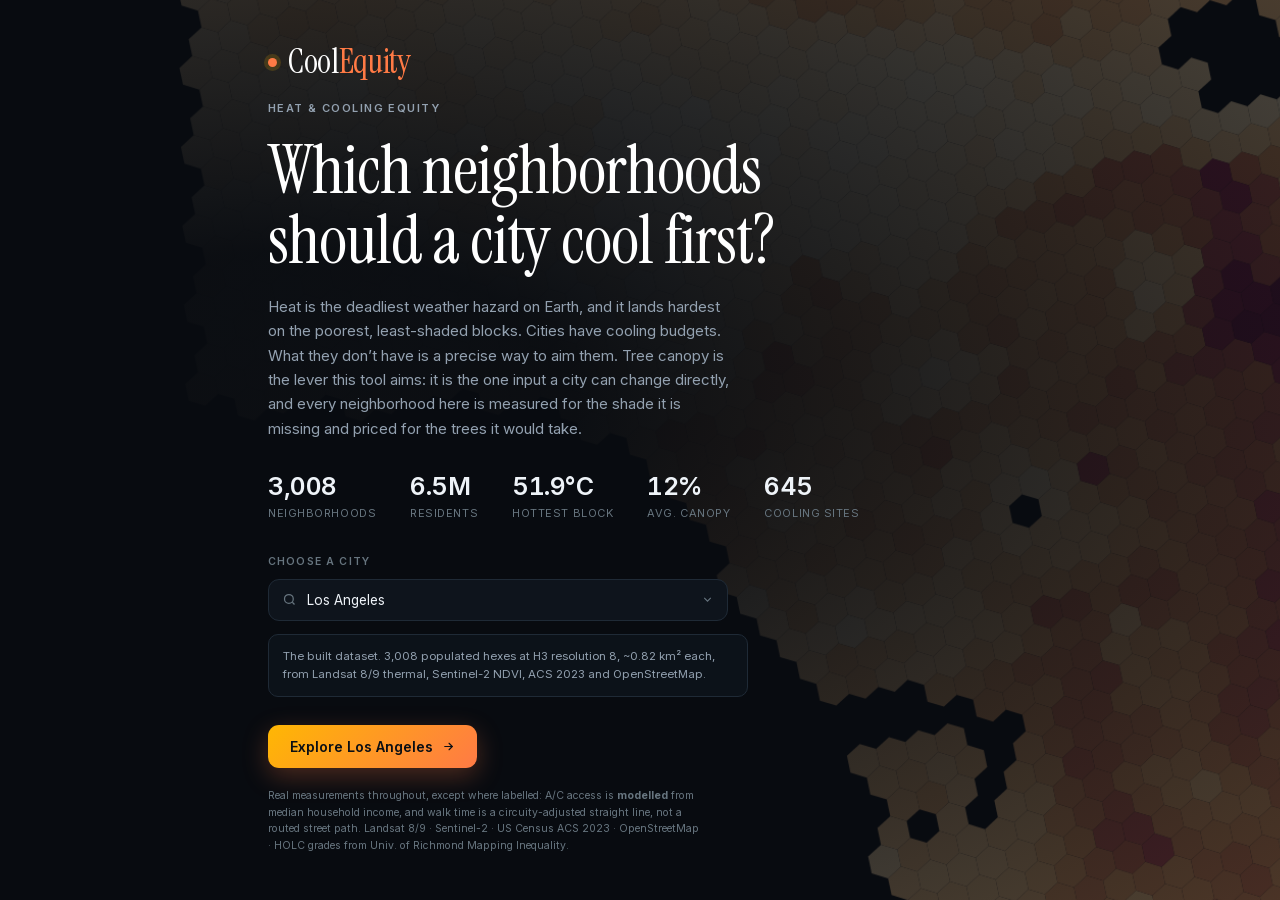
==== index.html @ c155b1ae "Add a root redirect and .nojekyll so this can be served by GitHub Pages The app stays at /app/ and k" ====
<!doctype html>
<!--
  Root redirect, for GitHub Pages.

  The app lives at /app/ because it reads ../data/ — the pipeline writes into
  data/ at the repo root, and the front end walks up one level to find it. That
  is deliberate (see README, "Run it": serve from the repo root, not from app/),
  and Pages serves the repo root, so the layout works unchanged.

  This file exists only so the shareable link can be the short one. Both a meta
  refresh and a script: the meta tag works with JS disabled, the script fires
  faster and uses replace() so the redirect does not land in the back button.
-->
<html lang="en">
<head>
<meta charset="utf-8">
<meta http-equiv="refresh" content="0; url=./app/">
<link rel="canonical" href="./app/">
<title>CoolEquity — Heat &amp; Cooling Equity Mapper</title>
<style>
  html{color-scheme:dark}
  body{margin:0;min-height:100vh;display:flex;align-items:center;justify-content:center;
    background:#080b10;color:#8a93a0;font:400 14px/1.6 ui-sans-serif,system-ui,-apple-system,sans-serif}
  a{color:#ffb703}
</style>
<script>location.replace('./app/');</script>
</head>
<body>
  <p>Opening CoolEquity… if nothing happens, <a href="./app/">continue to the map</a>.</p>
</body>
</html>
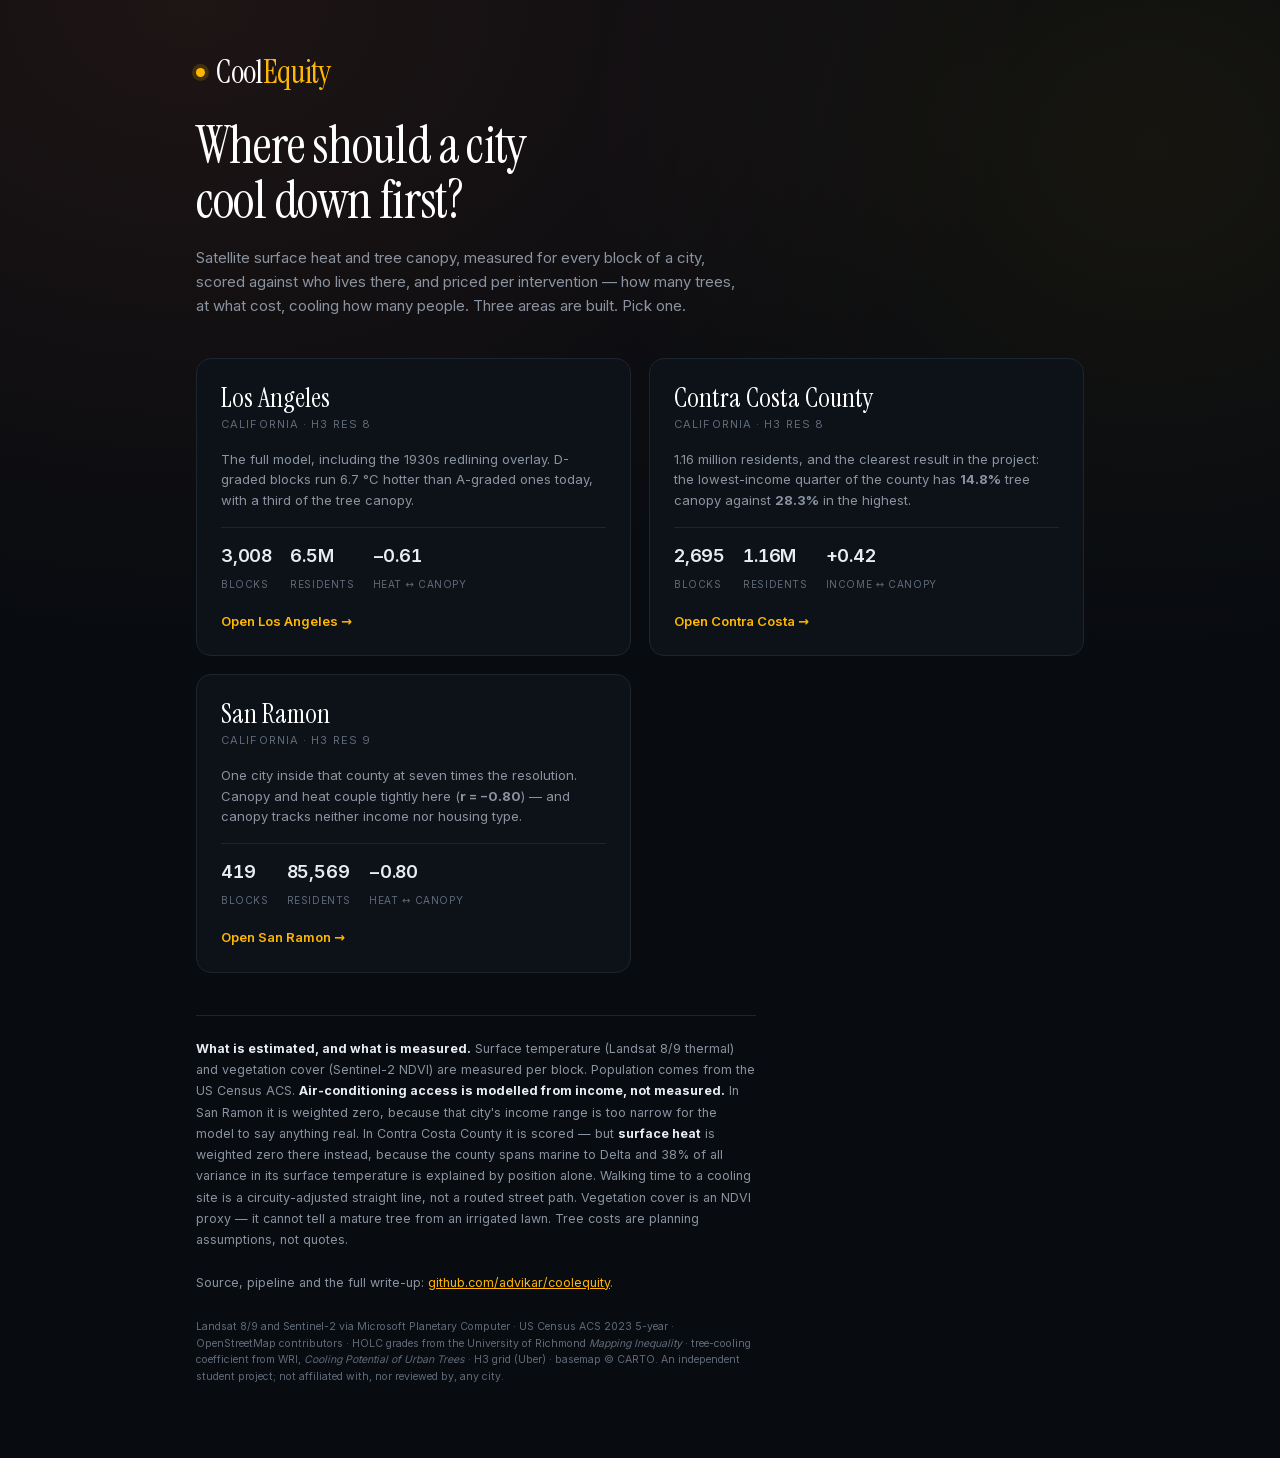
==== commit 74ce8de1: "Build: Los Angeles at /app/, San Ramon at /sanramon/app/ Generated by deploy.sh from master (6a4647d" ====
--- a/index.html
+++ b/index.html
@@ -1,31 +1,126 @@
 <!doctype html>
-<!--
-  Root redirect, for GitHub Pages.
-
-  The app lives at /app/ because it reads ../data/ — the pipeline writes into
-  data/ at the repo root, and the front end walks up one level to find it. That
-  is deliberate (see README, "Run it": serve from the repo root, not from app/),
-  and Pages serves the repo root, so the layout works unchanged.
-
-  This file exists only so the shareable link can be the short one. Both a meta
-  refresh and a script: the meta tag works with JS disabled, the script fires
-  faster and uses replace() so the redirect does not land in the back button.
--->
 <html lang="en">
 <head>
 <meta charset="utf-8">
-<meta http-equiv="refresh" content="0; url=./app/">
-<link rel="canonical" href="./app/">
-<title>CoolEquity — Heat &amp; Cooling Equity Mapper</title>
+<meta name="viewport" content="width=device-width,initial-scale=1">
+<title>CoolEquity — Heat &amp; Canopy Mapping</title>
+<meta name="description" content="Which neighborhoods should a city cool first? Satellite heat and tree canopy scored per block, priced per intervention. Built for Los Angeles and San Ramon, California.">
 <style>
-  html{color-scheme:dark}
-  body{margin:0;min-height:100vh;display:flex;align-items:center;justify-content:center;
-    background:#080b10;color:#8a93a0;font:400 14px/1.6 ui-sans-serif,system-ui,-apple-system,sans-serif}
-  a{color:#ffb703}
+  @font-face{font-family:Inter;src:url(app/vendor/inter-latin.woff2) format('woff2');
+    font-weight:100 900;font-display:swap}
+  @font-face{font-family:'Instrument Serif';src:url(app/vendor/instrumentserif-latin.woff2) format('woff2');
+    font-weight:400;font-display:swap}
+  :root{--bg:#080b10;--panel:#0d1219;--edge:#1c2530;--txt:#e8edf4;--muted:#8a93a0;
+    --muted2:#5f6a78;--accent:#ffb703;--accent2:#ff7a45;
+    --display:'Instrument Serif',Georgia,serif;
+    --sans:Inter,ui-sans-serif,system-ui,-apple-system,'Segoe UI',sans-serif}
+  *{box-sizing:border-box}
+  body{margin:0;background:var(--bg);color:var(--txt);font:400 15px/1.6 var(--sans);
+    -webkit-font-smoothing:antialiased;min-height:100vh;
+    background-image:radial-gradient(120% 80% at 15% 0%,rgba(255,122,69,.09) 0%,transparent 55%),
+      radial-gradient(90% 70% at 90% 10%,rgba(255,183,3,.06) 0%,transparent 50%)}
+  .wrap{max-width:940px;margin:0 auto;padding:56px 26px 72px}
+  .wordmark{display:flex;align-items:center;gap:11px;margin-bottom:30px}
+  .wdot{width:9px;height:9px;border-radius:50%;background:var(--accent);
+    box-shadow:0 0 0 4px rgba(255,183,3,.16)}
+  .wm{font-family:var(--display);font-size:32px;line-height:1;letter-spacing:-.01em;color:#fff}
+  .wm i{font-style:normal;color:var(--accent)}
+  h1{font-family:var(--display);font-weight:400;font-size:clamp(32px,5.2vw,52px);
+    line-height:1.06;letter-spacing:-.015em;margin:0 0 18px;color:#fff}
+  .lede{color:var(--muted);max-width:60ch;margin:0 0 40px}
+  .cards{display:grid;grid-template-columns:repeat(auto-fit,minmax(300px,1fr));gap:18px}
+  a.card{display:block;text-decoration:none;color:inherit;background:var(--panel);
+    border:1px solid var(--edge);border-radius:15px;padding:24px;transition:.16s}
+  a.card:hover{border-color:var(--accent);transform:translateY(-2px);
+    box-shadow:0 16px 40px rgba(0,0,0,.45)}
+  .city{font-family:var(--display);font-size:27px;line-height:1.1;color:#fff;margin-bottom:3px}
+  .sub{font-size:11px;text-transform:uppercase;letter-spacing:.1em;color:var(--muted2);
+    margin-bottom:15px}
+  .card p{font-size:13px;color:var(--muted);line-height:1.6;margin:0 0 16px}
+  .figs{display:flex;flex-wrap:wrap;gap:18px;border-top:1px solid var(--edge);padding-top:14px}
+  .figs div b{display:block;font-size:18px;font-weight:600;color:var(--txt);
+    font-variant-numeric:tabular-nums;letter-spacing:-.01em}
+  .figs div span{font-size:10px;text-transform:uppercase;letter-spacing:.06em;color:var(--muted2)}
+  .go{margin-top:16px;font-size:13px;font-weight:600;color:var(--accent)}
+  .note{margin-top:42px;padding-top:22px;border-top:1px solid var(--edge);
+    font-size:12.5px;color:var(--muted);line-height:1.7;max-width:70ch}
+  .note b{color:var(--txt)}
+  .note a{color:var(--accent)}
+  .foot{margin-top:26px;font-size:10.5px;color:var(--muted2);line-height:1.6;max-width:80ch}
 </style>
-<script>location.replace('./app/');</script>
 </head>
 <body>
-  <p>Opening CoolEquity… if nothing happens, <a href="./app/">continue to the map</a>.</p>
+<div class="wrap">
+  <div class="wordmark"><span class="wdot"></span><span class="wm">Cool<i>Equity</i></span></div>
+  <h1>Where should a city<br>cool down first?</h1>
+  <p class="lede">Satellite surface heat and tree canopy, measured for every block of a city,
+    scored against who lives there, and priced per intervention — how many trees, at what cost,
+    cooling how many people. Three areas are built. Pick one.</p>
+
+  <div class="cards">
+    <a class="card" href="app/">
+      <div class="city">Los Angeles</div>
+      <div class="sub">California · H3 res 8</div>
+      <p>The full model, including the 1930s redlining overlay. D-graded blocks run 6.7 °C
+        hotter than A-graded ones today, with a third of the tree canopy.</p>
+      <div class="figs">
+        <div><b>3,008</b><span>blocks</span></div>
+        <div><b>6.5M</b><span>residents</span></div>
+        <div><b>−0.61</b><span>heat ↔ canopy</span></div>
+      </div>
+      <div class="go">Open Los Angeles →</div>
+    </a>
+
+    <a class="card" href="contracosta/app/">
+      <div class="city">Contra Costa County</div>
+      <div class="sub">California · H3 res 8</div>
+      <p>1.16 million residents, and the clearest result in the project: the lowest-income
+        quarter of the county has <b>14.8%</b> tree canopy against <b>28.3%</b> in the
+        highest.</p>
+      <div class="figs">
+        <div><b>2,695</b><span>blocks</span></div>
+        <div><b>1.16M</b><span>residents</span></div>
+        <div><b>+0.42</b><span>income ↔ canopy</span></div>
+      </div>
+      <div class="go">Open Contra Costa →</div>
+    </a>
+
+    <a class="card" href="sanramon/app/">
+      <div class="city">San Ramon</div>
+      <div class="sub">California · H3 res 9</div>
+      <p>One city inside that county at seven times the resolution. Canopy and heat couple
+        tightly here (<b>r = −0.80</b>) — and canopy tracks neither income nor housing type.</p>
+      <div class="figs">
+        <div><b>419</b><span>blocks</span></div>
+        <div><b>85,569</b><span>residents</span></div>
+        <div><b>−0.80</b><span>heat ↔ canopy</span></div>
+      </div>
+      <div class="go">Open San Ramon →</div>
+    </a>
+  </div>
+
+  <div class="note">
+    <b>What is estimated, and what is measured.</b> Surface temperature (Landsat 8/9 thermal)
+    and vegetation cover (Sentinel-2 NDVI) are measured per block. Population comes from the
+    US Census ACS. <b>Air-conditioning access is modelled from income, not measured.</b> In
+    San Ramon it is weighted zero, because that city's income range is too narrow for the model
+    to say anything real. In Contra Costa County it is scored — but <b>surface heat</b> is
+    weighted zero there instead, because the county spans marine to Delta and 38% of all
+    variance in its surface temperature is explained by position alone. Walking time to a cooling site is a circuity-adjusted straight line,
+    not a routed street path. Vegetation cover is an NDVI proxy — it cannot tell a mature tree
+    from an irrigated lawn. Tree costs are planning assumptions, not quotes.
+    <br><br>
+    Source, pipeline and the full write-up:
+    <a href="https://github.com/advikar/coolequity">github.com/advikar/coolequity</a>.
+  </div>
+
+  <div class="foot">
+    Landsat 8/9 and Sentinel-2 via Microsoft Planetary Computer · US Census ACS 2023 5-year ·
+    OpenStreetMap contributors · HOLC grades from the University of Richmond <i>Mapping
+    Inequality</i> · tree-cooling coefficient from WRI, <i>Cooling Potential of Urban Trees</i> ·
+    H3 grid (Uber) · basemap © CARTO. An independent student project; not affiliated with,
+    nor reviewed by, any city.
+  </div>
+</div>
 </body>
 </html>
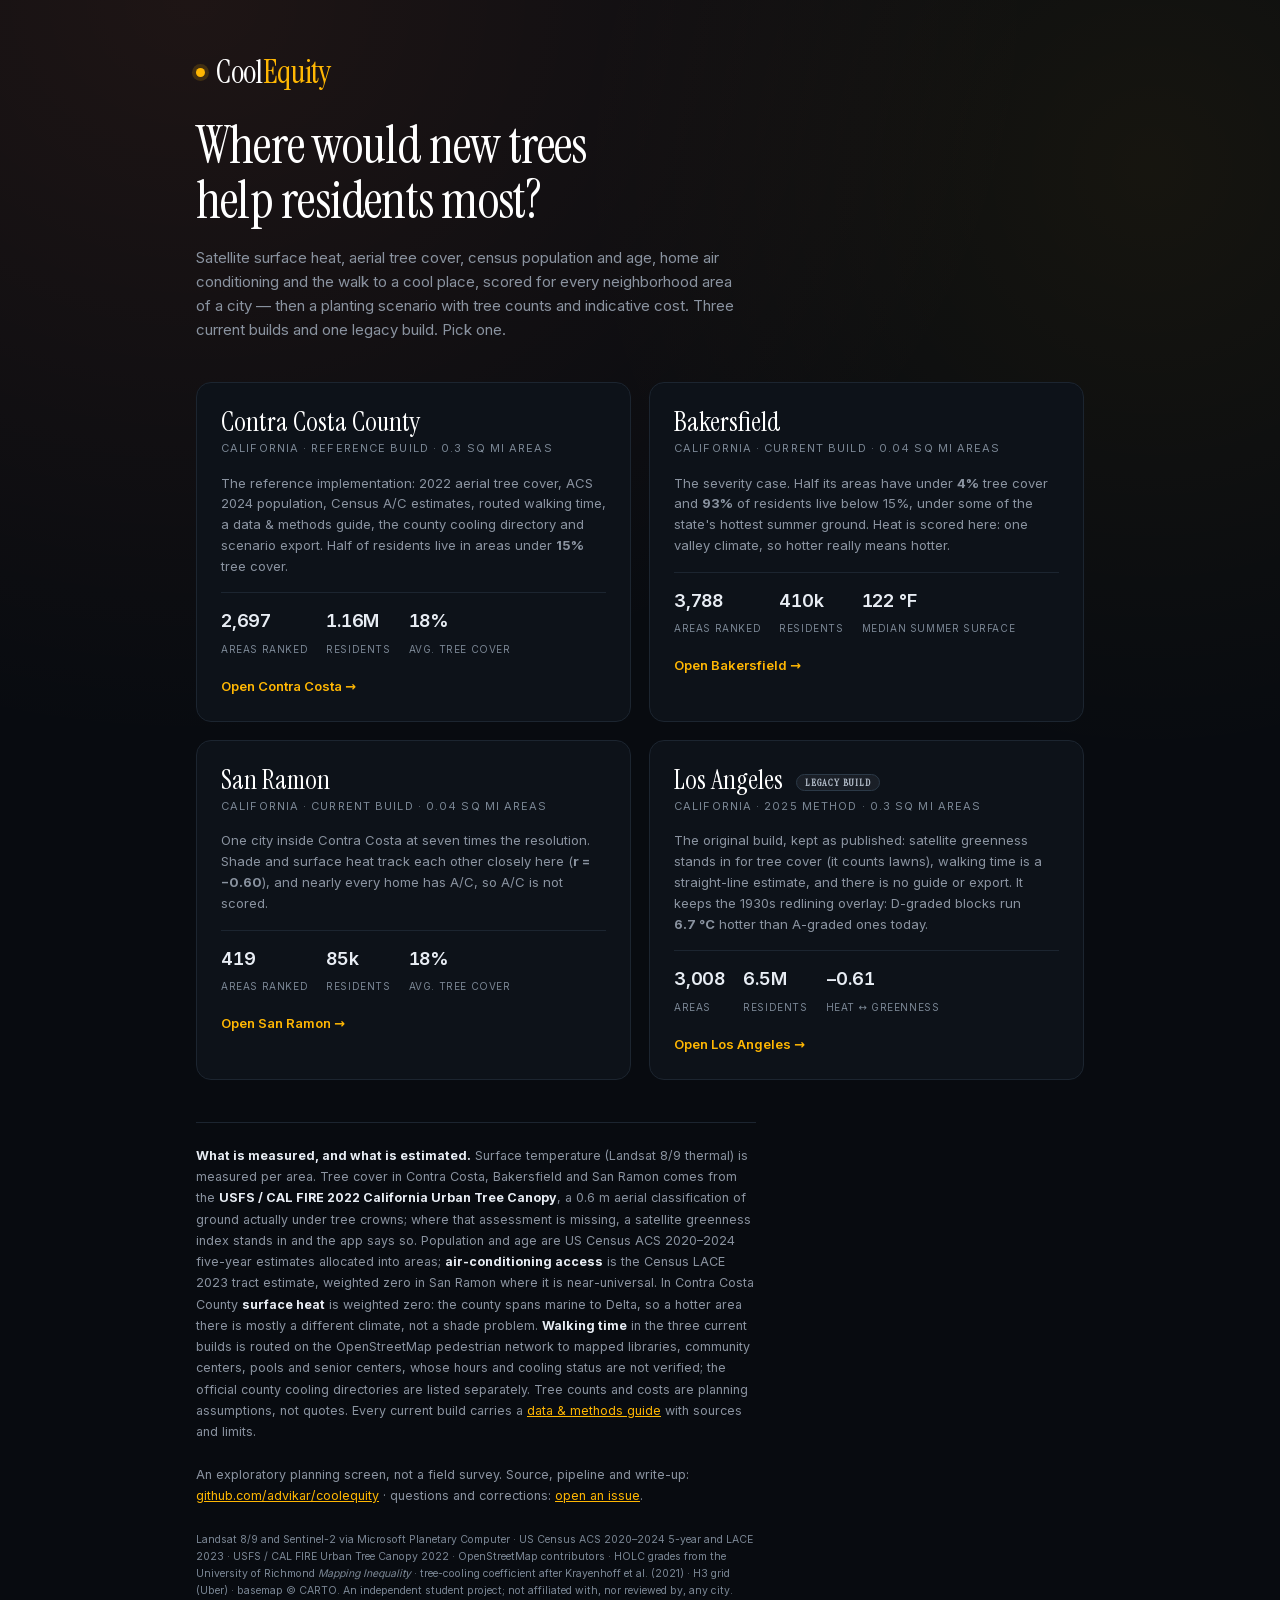
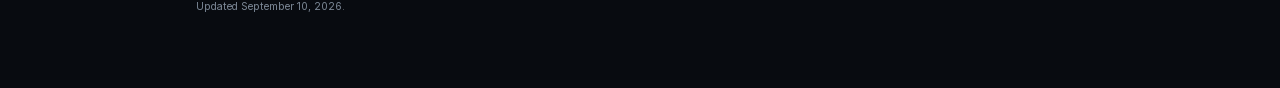
==== commit e13928c4: "Build: LA /app/, San Ramon /sanramon/, Contra Costa /contracosta/, Bakersfield /bakersfield/ Generat" ====
--- a/index.html
+++ b/index.html
@@ -4,14 +4,14 @@
 <meta charset="utf-8">
 <meta name="viewport" content="width=device-width,initial-scale=1">
 <title>CoolEquity — Heat &amp; Canopy Mapping</title>
-<meta name="description" content="Which neighborhoods should a city cool first? Satellite heat and tree canopy scored per block, priced per intervention. Built for Los Angeles and San Ramon, California.">
+<meta name="description" content="Where would new street trees help residents most? Satellite heat, aerial tree cover, census population and walking access to cooling, scored for every neighborhood area. Contra Costa County, Bakersfield and San Ramon, plus a legacy Los Angeles build.">
 <style>
   @font-face{font-family:Inter;src:url(app/vendor/inter-latin.woff2) format('woff2');
     font-weight:100 900;font-display:swap}
   @font-face{font-family:'Instrument Serif';src:url(app/vendor/instrumentserif-latin.woff2) format('woff2');
     font-weight:400;font-display:swap}
   :root{--bg:#080b10;--panel:#0d1219;--edge:#1c2530;--txt:#e8edf4;--muted:#8a93a0;
-    --muted2:#5f6a78;--accent:#ffb703;--accent2:#ff7a45;
+    --muted2:#7a8694;--accent:#ffb703;--accent2:#ff7a45;
     --display:'Instrument Serif',Georgia,serif;
     --sans:Inter,ui-sans-serif,system-ui,-apple-system,'Segoe UI',sans-serif}
   *{box-sizing:border-box}
@@ -46,80 +46,99 @@
     font-size:12.5px;color:var(--muted);line-height:1.7;max-width:70ch}
   .note b{color:var(--txt)}
   .note a{color:var(--accent)}
+  .legacy{display:inline-block;font-size:10px;letter-spacing:.08em;text-transform:uppercase;font-weight:700;padding:2px 8px;border-radius:20px;background:#1a1f27;color:#b8c2cf;border:1px solid #2b3947;margin-left:8px;vertical-align:middle}
   .foot{margin-top:26px;font-size:10.5px;color:var(--muted2);line-height:1.6;max-width:80ch}
 </style>
 </head>
 <body>
 <div class="wrap">
   <div class="wordmark"><span class="wdot"></span><span class="wm">Cool<i>Equity</i></span></div>
-  <h1>Where should a city<br>cool down first?</h1>
-  <p class="lede">Satellite surface heat and tree canopy, measured for every block of a city,
-    scored against who lives there, and priced per intervention — how many trees, at what cost,
-    cooling how many people. Three areas are built. Pick one.</p>
-
+  <h1>Where would new trees<br>help residents most?</h1>
+  <p class="lede">Satellite surface heat, aerial tree cover, census population and age, home air
+    conditioning and the walk to a cool place, scored for every neighborhood area of a city —
+    then a planting scenario with tree counts and indicative cost. Three current builds and one
+    legacy build. Pick one.</p>
   <div class="cards">
+    <a class="card" href="contracosta/app/">
+      <div class="city">Contra Costa County</div>
+      <div class="sub">California · reference build · 0.3 sq mi areas</div>
+      <p>The reference implementation: 2022 aerial tree cover, ACS 2024 population, Census A/C
+        estimates, routed walking time, a data &amp; methods guide, the county cooling directory
+        and scenario export. Half of residents live in areas under <b>15%</b> tree cover.</p>
+      <div class="figs">
+        <div><b>2,697</b><span>areas ranked</span></div>
+        <div><b>1.16M</b><span>residents</span></div>
+        <div><b>18%</b><span>avg. tree cover</span></div>
+      </div>
+      <div class="go">Open Contra Costa →</div>
+    </a>
+    <a class="card" href="bakersfield/app/">
+      <div class="city">Bakersfield</div>
+      <div class="sub">California · current build · 0.04 sq mi areas</div>
+      <p>The severity case. Half its areas have under <b>4%</b> tree cover and <b>93%</b> of
+        residents live below 15%, under some of the state's hottest summer ground. Heat is
+        scored here: one valley climate, so hotter really means hotter.</p>
+      <div class="figs">
+        <div><b>3,788</b><span>areas ranked</span></div>
+        <div><b>410k</b><span>residents</span></div>
+        <div><b>122&nbsp;°F</b><span>median summer surface</span></div>
+      </div>
+      <div class="go">Open Bakersfield →</div>
+    </a>
+    <a class="card" href="sanramon/app/">
+      <div class="city">San Ramon</div>
+      <div class="sub">California · current build · 0.04 sq mi areas</div>
+      <p>One city inside Contra Costa at seven times the resolution. Shade and surface heat
+        track each other closely here (<b>r = −0.60</b>), and nearly every home has A/C, so
+        A/C is not scored.</p>
+      <div class="figs">
+        <div><b>419</b><span>areas ranked</span></div>
+        <div><b>85k</b><span>residents</span></div>
+        <div><b>18%</b><span>avg. tree cover</span></div>
+      </div>
+      <div class="go">Open San Ramon →</div>
+    </a>
     <a class="card" href="app/">
-      <div class="city">Los Angeles</div>
-      <div class="sub">California · H3 res 8</div>
-      <p>The full model, including the 1930s redlining overlay. D-graded blocks run 6.7 °C
-        hotter than A-graded ones today, with a third of the tree canopy.</p>
+      <div class="city">Los Angeles <span class="legacy">Legacy build</span></div>
+      <div class="sub">California · 2025 method · 0.3 sq mi areas</div>
+      <p>The original build, kept as published: satellite greenness stands in for tree cover
+        (it counts lawns), walking time is a straight-line estimate, and there is no guide or
+        export. It keeps the 1930s redlining overlay: D-graded blocks run <b>6.7&nbsp;°C</b>
+        hotter than A-graded ones today.</p>
       <div class="figs">
-        <div><b>3,008</b><span>blocks</span></div>
+        <div><b>3,008</b><span>areas</span></div>
         <div><b>6.5M</b><span>residents</span></div>
-        <div><b>−0.61</b><span>heat ↔ canopy</span></div>
+        <div><b>−0.61</b><span>heat ↔ greenness</span></div>
       </div>
       <div class="go">Open Los Angeles →</div>
     </a>
-
-    <a class="card" href="contracosta/app/">
-      <div class="city">Contra Costa County</div>
-      <div class="sub">California · H3 res 8</div>
-      <p>1.16 million residents, and the clearest result in the project: the lowest-income
-        quarter of the county has <b>14.8%</b> tree canopy against <b>28.3%</b> in the
-        highest.</p>
-      <div class="figs">
-        <div><b>2,695</b><span>blocks</span></div>
-        <div><b>1.16M</b><span>residents</span></div>
-        <div><b>+0.42</b><span>income ↔ canopy</span></div>
-      </div>
-      <div class="go">Open Contra Costa →</div>
-    </a>
-
-    <a class="card" href="sanramon/app/">
-      <div class="city">San Ramon</div>
-      <div class="sub">California · H3 res 9</div>
-      <p>One city inside that county at seven times the resolution. Canopy and heat couple
-        tightly here (<b>r = −0.80</b>) — and canopy tracks neither income nor housing type.</p>
-      <div class="figs">
-        <div><b>419</b><span>blocks</span></div>
-        <div><b>85,569</b><span>residents</span></div>
-        <div><b>−0.80</b><span>heat ↔ canopy</span></div>
-      </div>
-      <div class="go">Open San Ramon →</div>
-    </a>
   </div>
-
   <div class="note">
-    <b>What is estimated, and what is measured.</b> Surface temperature (Landsat 8/9 thermal)
-    and vegetation cover (Sentinel-2 NDVI) are measured per block. Population comes from the
-    US Census ACS. <b>Air-conditioning access is modelled from income, not measured.</b> In
-    San Ramon it is weighted zero, because that city's income range is too narrow for the model
-    to say anything real. In Contra Costa County it is scored — but <b>surface heat</b> is
-    weighted zero there instead, because the county spans marine to Delta and 38% of all
-    variance in its surface temperature is explained by position alone. Walking time to a cooling site is a circuity-adjusted straight line,
-    not a routed street path. Vegetation cover is an NDVI proxy — it cannot tell a mature tree
-    from an irrigated lawn. Tree costs are planning assumptions, not quotes.
+    <b>What is measured, and what is estimated.</b> Surface temperature (Landsat 8/9 thermal)
+    is measured per area. Tree cover in Contra Costa, Bakersfield and San Ramon comes from the
+    <b>USFS / CAL FIRE 2022 California Urban Tree Canopy</b>, a 0.6 m aerial classification of
+    ground actually under tree crowns; where that assessment is missing, a satellite greenness
+    index stands in and the app says so. Population and age are US Census ACS 2020–2024 five-year
+    estimates allocated into areas; <b>air-conditioning access</b> is the Census LACE 2023
+    tract estimate, weighted zero in San Ramon where it is near-universal. In Contra Costa County
+    <b>surface heat</b> is weighted zero: the county spans marine to Delta, so a hotter area there
+    is mostly a different climate, not a shade problem. <b>Walking time</b> in the three current
+    builds is routed on the OpenStreetMap pedestrian network to mapped libraries, community
+    centers, pools and senior centers, whose hours and cooling status are not verified; the
+    official county cooling directories are listed separately. Tree counts and costs are
+    planning assumptions, not quotes. Every current build carries a
+    <a href="contracosta/app/guide.html">data &amp; methods guide</a> with sources and limits.
     <br><br>
-    Source, pipeline and the full write-up:
-    <a href="https://github.com/advikar/coolequity">github.com/advikar/coolequity</a>.
+    An exploratory planning screen, not a field survey. Source, pipeline and write-up:
+    <a href="https://github.com/advikar/coolequity">github.com/advikar/coolequity</a> ·
+    questions and corrections: <a href="https://github.com/advikar/coolequity/issues">open an issue</a>.
   </div>
-
   <div class="foot">
-    Landsat 8/9 and Sentinel-2 via Microsoft Planetary Computer · US Census ACS 2023 5-year ·
-    OpenStreetMap contributors · HOLC grades from the University of Richmond <i>Mapping
-    Inequality</i> · tree-cooling coefficient from WRI, <i>Cooling Potential of Urban Trees</i> ·
-    H3 grid (Uber) · basemap © CARTO. An independent student project; not affiliated with,
-    nor reviewed by, any city.
+    Landsat 8/9 and Sentinel-2 via Microsoft Planetary Computer · US Census ACS 2020–2024 5-year
+    and LACE 2023 · USFS / CAL FIRE Urban Tree Canopy 2022 · OpenStreetMap contributors · HOLC
+    grades from the University of Richmond <i>Mapping Inequality</i> · tree-cooling coefficient
+    after Krayenhoff et al. (2021) · H3 grid (Uber) · basemap © CARTO. An independent student
+    project; not affiliated with, nor reviewed by, any city. Updated September 10, 2026.
   </div>
 </div>
 </body>
